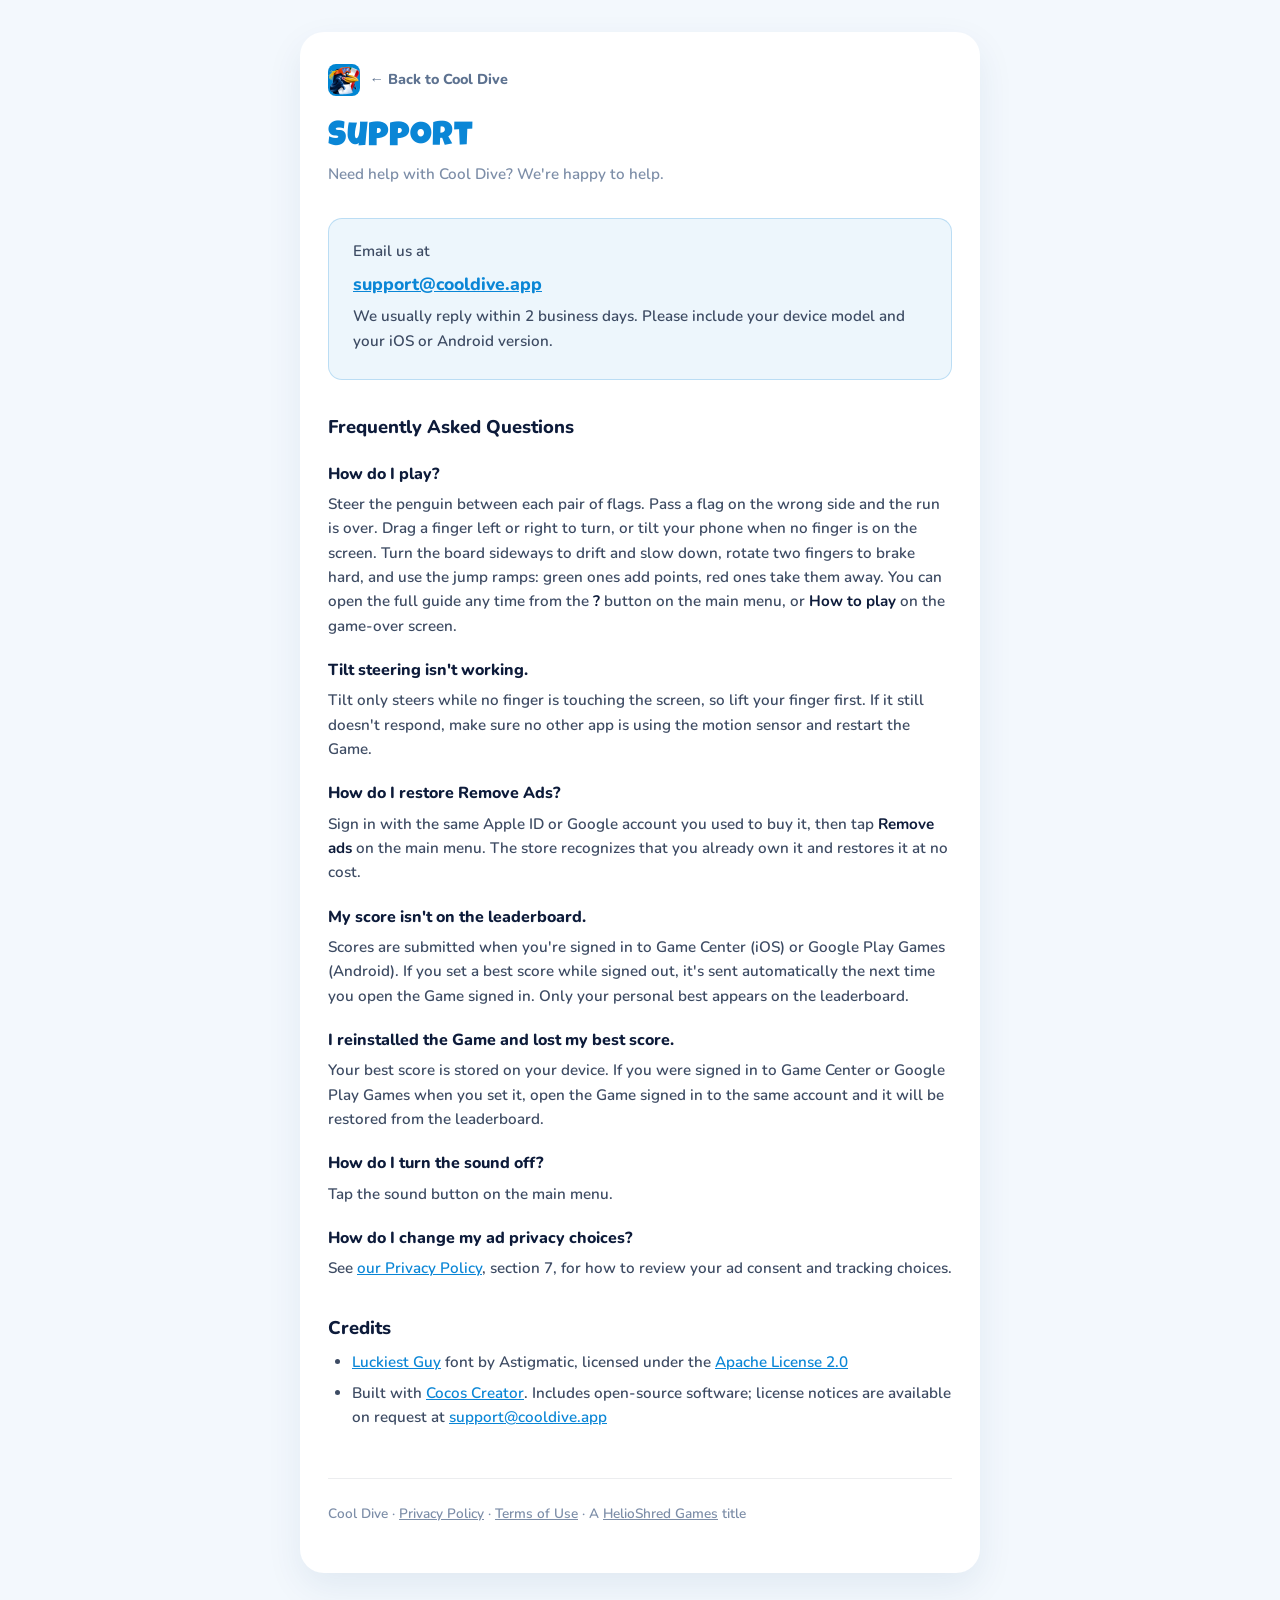
==== support.html @ cf8a67b3 "Initial site Co-Authored-By: Claude Opus 5.5 <noreply@anthropic.com>" ====
<!DOCTYPE html>
<html lang="en">
<head>
  <meta charset="UTF-8">
  <meta name="viewport" content="width=device-width, initial-scale=1.0">
  <title>Support - Cool Dive</title>
  <link rel="icon" type="image/png" href="favicon.png">
  <link rel="preconnect" href="https://fonts.googleapis.com">
  <link rel="preconnect" href="https://fonts.gstatic.com" crossorigin>
  <link href="https://fonts.googleapis.com/css2?family=Luckiest+Guy&family=Nunito:wght@600;800&display=swap" rel="stylesheet">
  <link rel="stylesheet" href="legal.css">
</head>
<body>
  <div class="container">
    <a class="back-link" href="/"><img src="img/icon.png" alt="">&larr; Back to Cool Dive</a>

    <h1>Support</h1>
    <p class="subtitle">Need help with Cool Dive? We're happy to help.</p>

    <div class="contact-box">
      <p>Email us at</p>
      <p class="email"><a href="mailto:support@cooldive.app?subject=Cool%20Dive%20Support">support@cooldive.app</a></p>
      <p>We usually reply within 2 business days. Please include your device model and your iOS or Android version.</p>
    </div>

    <h2>Frequently Asked Questions</h2>
    <div class="faq">
      <h3>How do I play?</h3>
      <p>Steer the penguin between each pair of flags. Pass a flag on the wrong side and the run is over. Drag a finger left or right to turn, or tilt your phone when no finger is on the screen. Turn the board sideways to drift and slow down, rotate two fingers to brake hard, and use the jump ramps: green ones add points, red ones take them away. You can open the full guide any time from the <strong>?</strong> button on the main menu, or <strong>How to play</strong> on the game-over screen.</p>

      <h3>Tilt steering isn't working.</h3>
      <p>Tilt only steers while no finger is touching the screen, so lift your finger first. If it still doesn't respond, make sure no other app is using the motion sensor and restart the Game.</p>

      <h3>How do I restore Remove Ads?</h3>
      <p>Sign in with the same Apple ID or Google account you used to buy it, then tap <strong>Remove ads</strong> on the main menu. The store recognizes that you already own it and restores it at no cost.</p>

      <h3>My score isn't on the leaderboard.</h3>
      <p>Scores are submitted when you're signed in to Game Center (iOS) or Google Play Games (Android). If you set a best score while signed out, it's sent automatically the next time you open the Game signed in. Only your personal best appears on the leaderboard.</p>

      <h3>I reinstalled the Game and lost my best score.</h3>
      <p>Your best score is stored on your device. If you were signed in to Game Center or Google Play Games when you set it, open the Game signed in to the same account and it will be restored from the leaderboard.</p>

      <h3>How do I turn the sound off?</h3>
      <p>Tap the sound button on the main menu.</p>

      <h3>How do I change my ad privacy choices?</h3>
      <p>See <a href="/privacy">our Privacy Policy</a>, section 7, for how to review your ad consent and tracking choices.</p>
    </div>

    <h2>Credits</h2>
    <ul>
      <li><a href="https://fonts.google.com/specimen/Luckiest+Guy">Luckiest Guy</a> font by Astigmatic, licensed under the <a href="https://www.apache.org/licenses/LICENSE-2.0">Apache License 2.0</a></li>
      <li>Built with <a href="https://www.cocos.com/en/creator">Cocos Creator</a>. Includes open-source software; license notices are available on request at <a href="mailto:support@cooldive.app">support@cooldive.app</a></li>
    </ul>

    <p class="footer-note">Cool Dive &middot; <a href="/privacy">Privacy Policy</a> &middot; <a href="/terms">Terms of Use</a> &middot; A <a href="https://helioshred.com">HelioShred Games</a> title</p>
  </div>
</body>
</html>
---- legal.css ----
/* Shared style for privacy, terms and support pages */
* { margin: 0; padding: 0; box-sizing: border-box; }
body {
  font-family: 'Nunito', -apple-system, BlinkMacSystemFont, 'Segoe UI', Roboto, sans-serif;
  background: #f3f8fd;
  color: #0d1b3a;
  min-height: 100vh;
  padding: 2rem 1rem;
  line-height: 1.6;
  -webkit-font-smoothing: antialiased;
}
.container {
  max-width: 680px;
  margin: 0 auto;
  background: #fff;
  border-radius: 24px;
  padding: 2rem 1.75rem 2.25rem;
  box-shadow: 0 14px 36px rgba(10,60,110,.08);
}
.back-link {
  display: inline-flex;
  align-items: center;
  gap: .6rem;
  color: #5d7290;
  text-decoration: none;
  font-weight: 800;
  font-size: 0.9rem;
  margin-bottom: 1.5rem;
}
.back-link img { width: 32px; height: 32px; border-radius: 8px; }
.back-link:hover { color: #0a86d6; }
h1 {
  font-family: 'Luckiest Guy', 'Nunito', sans-serif;
  font-weight: 400;
  font-size: 2.1rem;
  letter-spacing: .02em;
  line-height: 1.1;
  color: #0a86d6;
  margin-bottom: 0.3rem;
}
.subtitle, .effective-date {
  font-size: 0.95rem;
  font-weight: 600;
  color: #7d8ea8;
  margin-bottom: 2rem;
}
h2 {
  font-size: 1.15rem;
  font-weight: 800;
  margin-top: 2rem;
  margin-bottom: 0.5rem;
}
p, li {
  font-size: 0.95rem;
  font-weight: 600;
  color: #3d4b63;
  margin-bottom: 0.8rem;
}
ul { padding-left: 1.5rem; margin-bottom: 0.8rem; }
li { margin-bottom: 0.4rem; }
a { color: #0a86d6; }
a:hover { color: #066aaa; }
strong { color: #0d1b3a; }
.contact-box {
  background: rgba(10,134,214,0.07);
  border: 1px solid rgba(10,134,214,0.22);
  border-radius: 14px;
  padding: 1.25rem 1.5rem;
  margin-bottom: 1rem;
}
.contact-box p { margin-bottom: 0.4rem; }
.contact-box .email { font-size: 1.1rem; font-weight: 800; word-break: break-all; }
.faq h3 {
  font-size: 1rem;
  font-weight: 800;
  color: #0d1b3a;
  margin-top: 1.25rem;
  margin-bottom: 0.3rem;
}
.footer-note {
  margin-top: 3rem;
  padding-top: 1.5rem;
  border-top: 1px solid rgba(13,27,58,0.08);
  font-size: 0.85rem;
  color: #7d8ea8;
}
.footer-note a { color: #7d8ea8; }
@media (max-width: 520px) {
  body { padding: 0; background: #fff; }
  .container { border-radius: 0; box-shadow: none; padding: 1.5rem 1rem 2rem; }
}
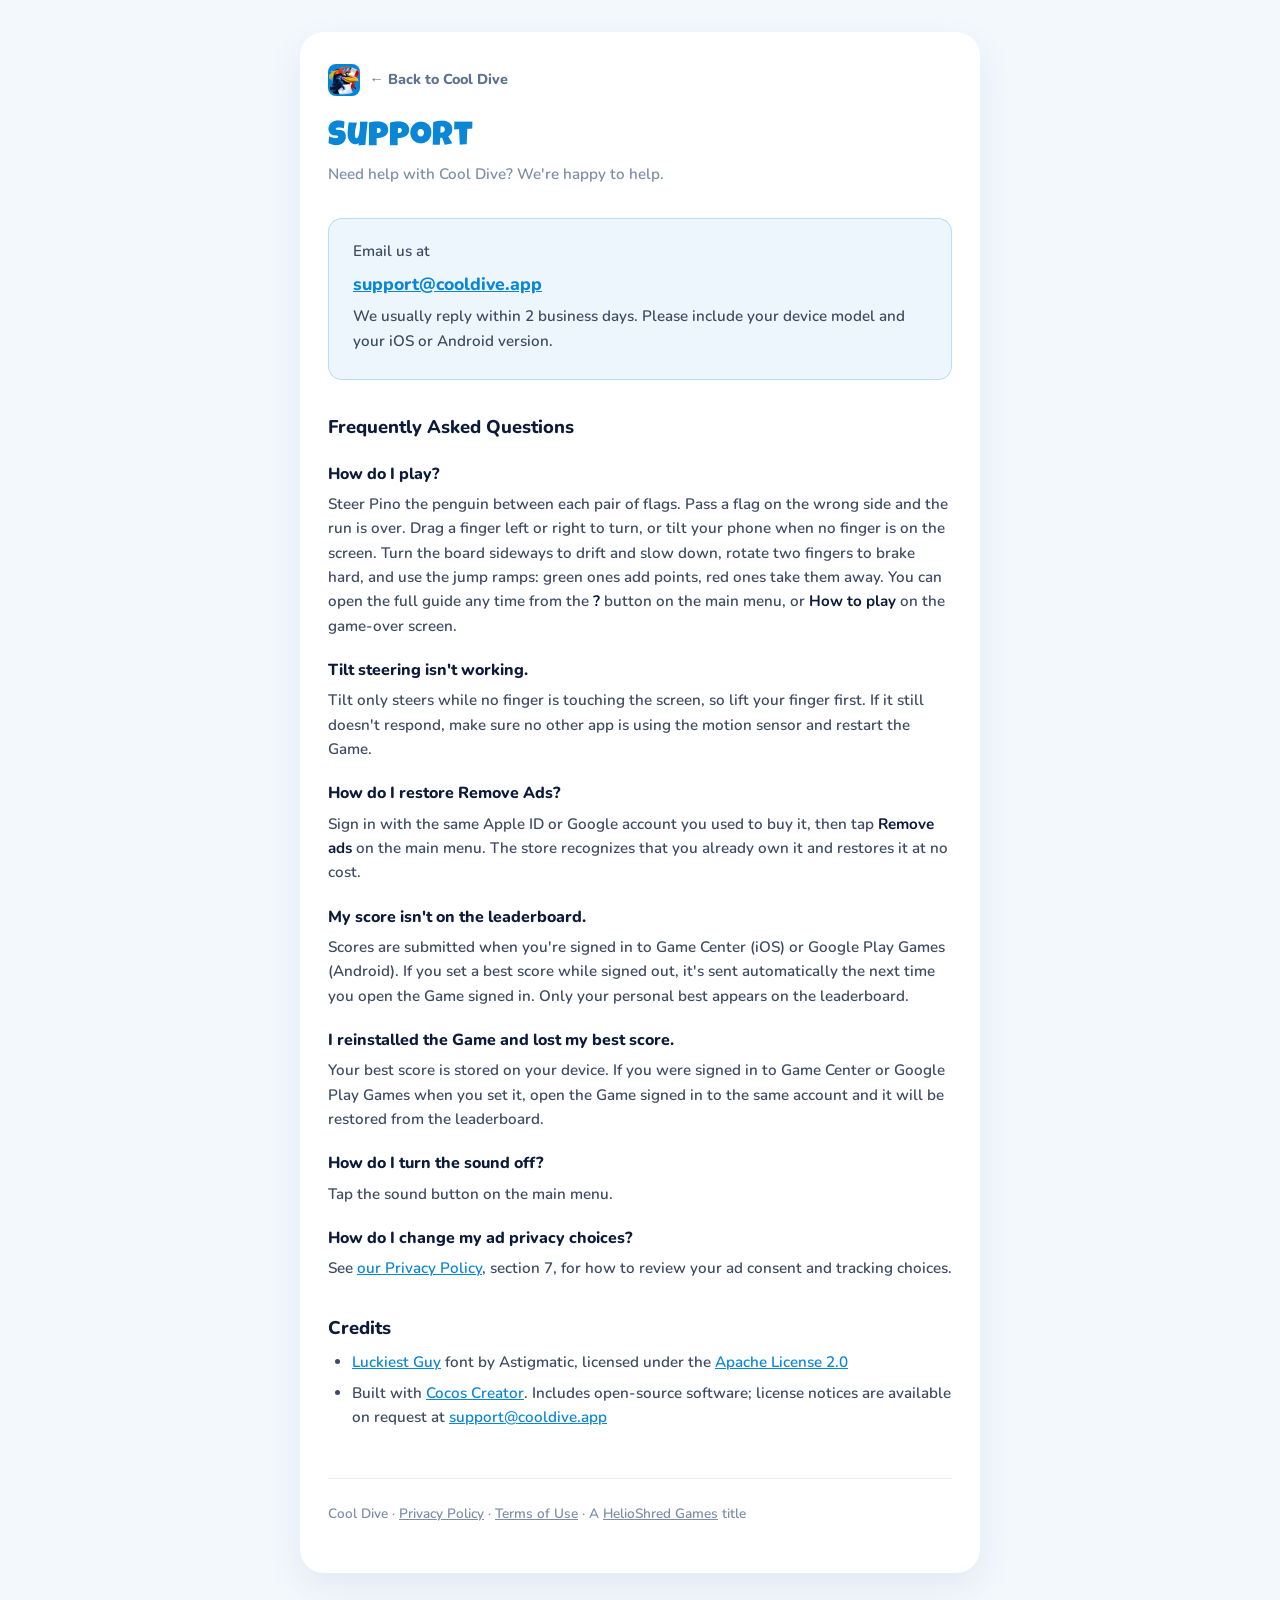
==== commit 196cf65b: "mvp" ====
--- a/support.html
+++ b/support.html
@@ -26,7 +26,7 @@
     <h2>Frequently Asked Questions</h2>
     <div class="faq">
       <h3>How do I play?</h3>
-      <p>Steer the penguin between each pair of flags. Pass a flag on the wrong side and the run is over. Drag a finger left or right to turn, or tilt your phone when no finger is on the screen. Turn the board sideways to drift and slow down, rotate two fingers to brake hard, and use the jump ramps: green ones add points, red ones take them away. You can open the full guide any time from the <strong>?</strong> button on the main menu, or <strong>How to play</strong> on the game-over screen.</p>
+      <p>Steer Pino the penguin between each pair of flags. Pass a flag on the wrong side and the run is over. Drag a finger left or right to turn, or tilt your phone when no finger is on the screen. Turn the board sideways to drift and slow down, rotate two fingers to brake hard, and use the jump ramps: green ones add points, red ones take them away. You can open the full guide any time from the <strong>?</strong> button on the main menu, or <strong>How to play</strong> on the game-over screen.</p>
 
       <h3>Tilt steering isn't working.</h3>
       <p>Tilt only steers while no finger is touching the screen, so lift your finger first. If it still doesn't respond, make sure no other app is using the motion sensor and restart the Game.</p>
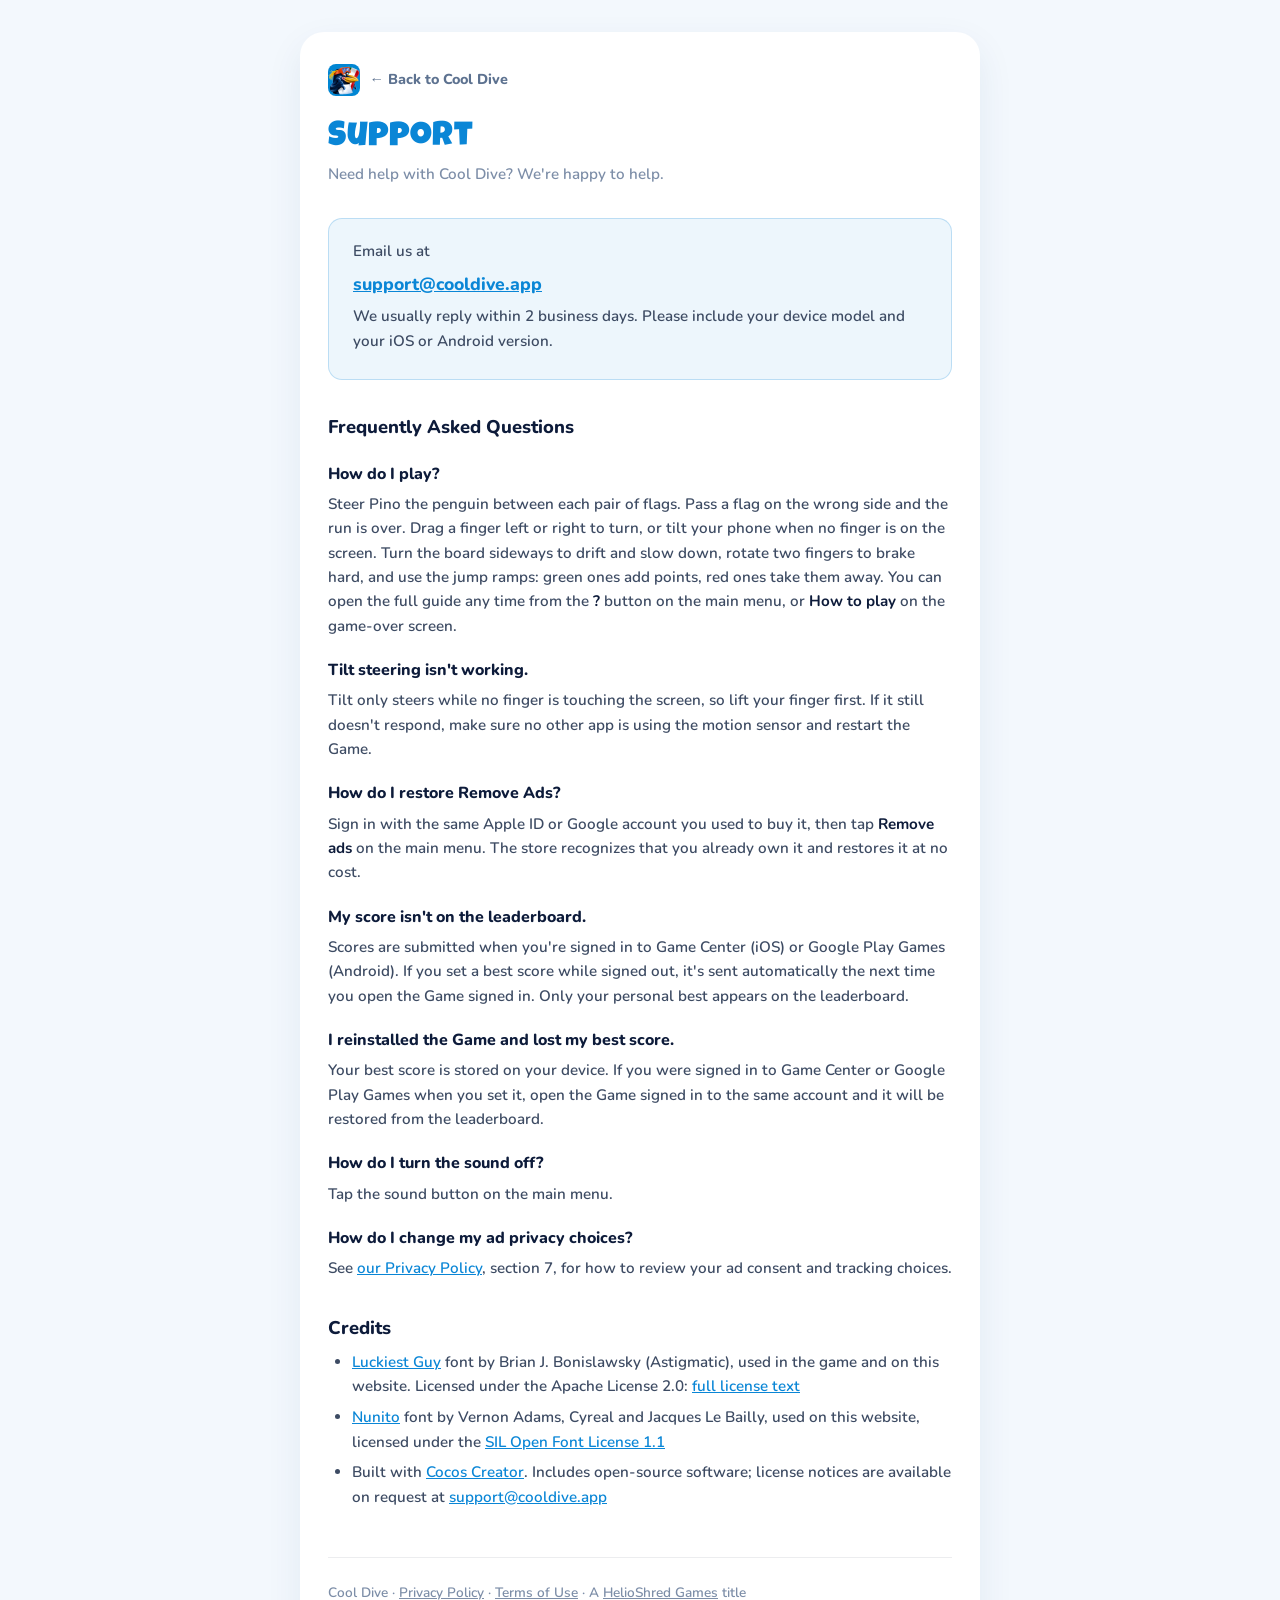
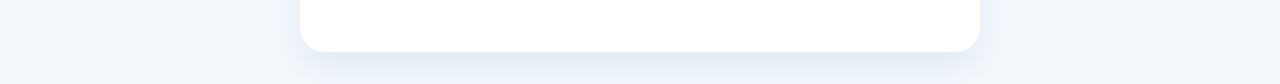
==== commit 7d599f0e: "apache license" ====
--- a/support.html
+++ b/support.html
@@ -49,7 +49,8 @@
 
     <h2>Credits</h2>
     <ul>
-      <li><a href="https://fonts.google.com/specimen/Luckiest+Guy">Luckiest Guy</a> font by Astigmatic, licensed under the <a href="https://www.apache.org/licenses/LICENSE-2.0">Apache License 2.0</a></li>
+      <li><a href="https://fonts.google.com/specimen/Luckiest+Guy">Luckiest Guy</a> font by Brian J. Bonislawsky (Astigmatic), used in the game and on this website. Licensed under the Apache License 2.0: <a href="/licenses/LuckiestGuy-LICENSE.txt">full license text</a></li>
+      <li><a href="https://fonts.google.com/specimen/Nunito">Nunito</a> font by Vernon Adams, Cyreal and Jacques Le Bailly, used on this website, licensed under the <a href="https://openfontlicense.org">SIL Open Font License 1.1</a></li>
       <li>Built with <a href="https://www.cocos.com/en/creator">Cocos Creator</a>. Includes open-source software; license notices are available on request at <a href="mailto:support@cooldive.app">support@cooldive.app</a></li>
     </ul>
 
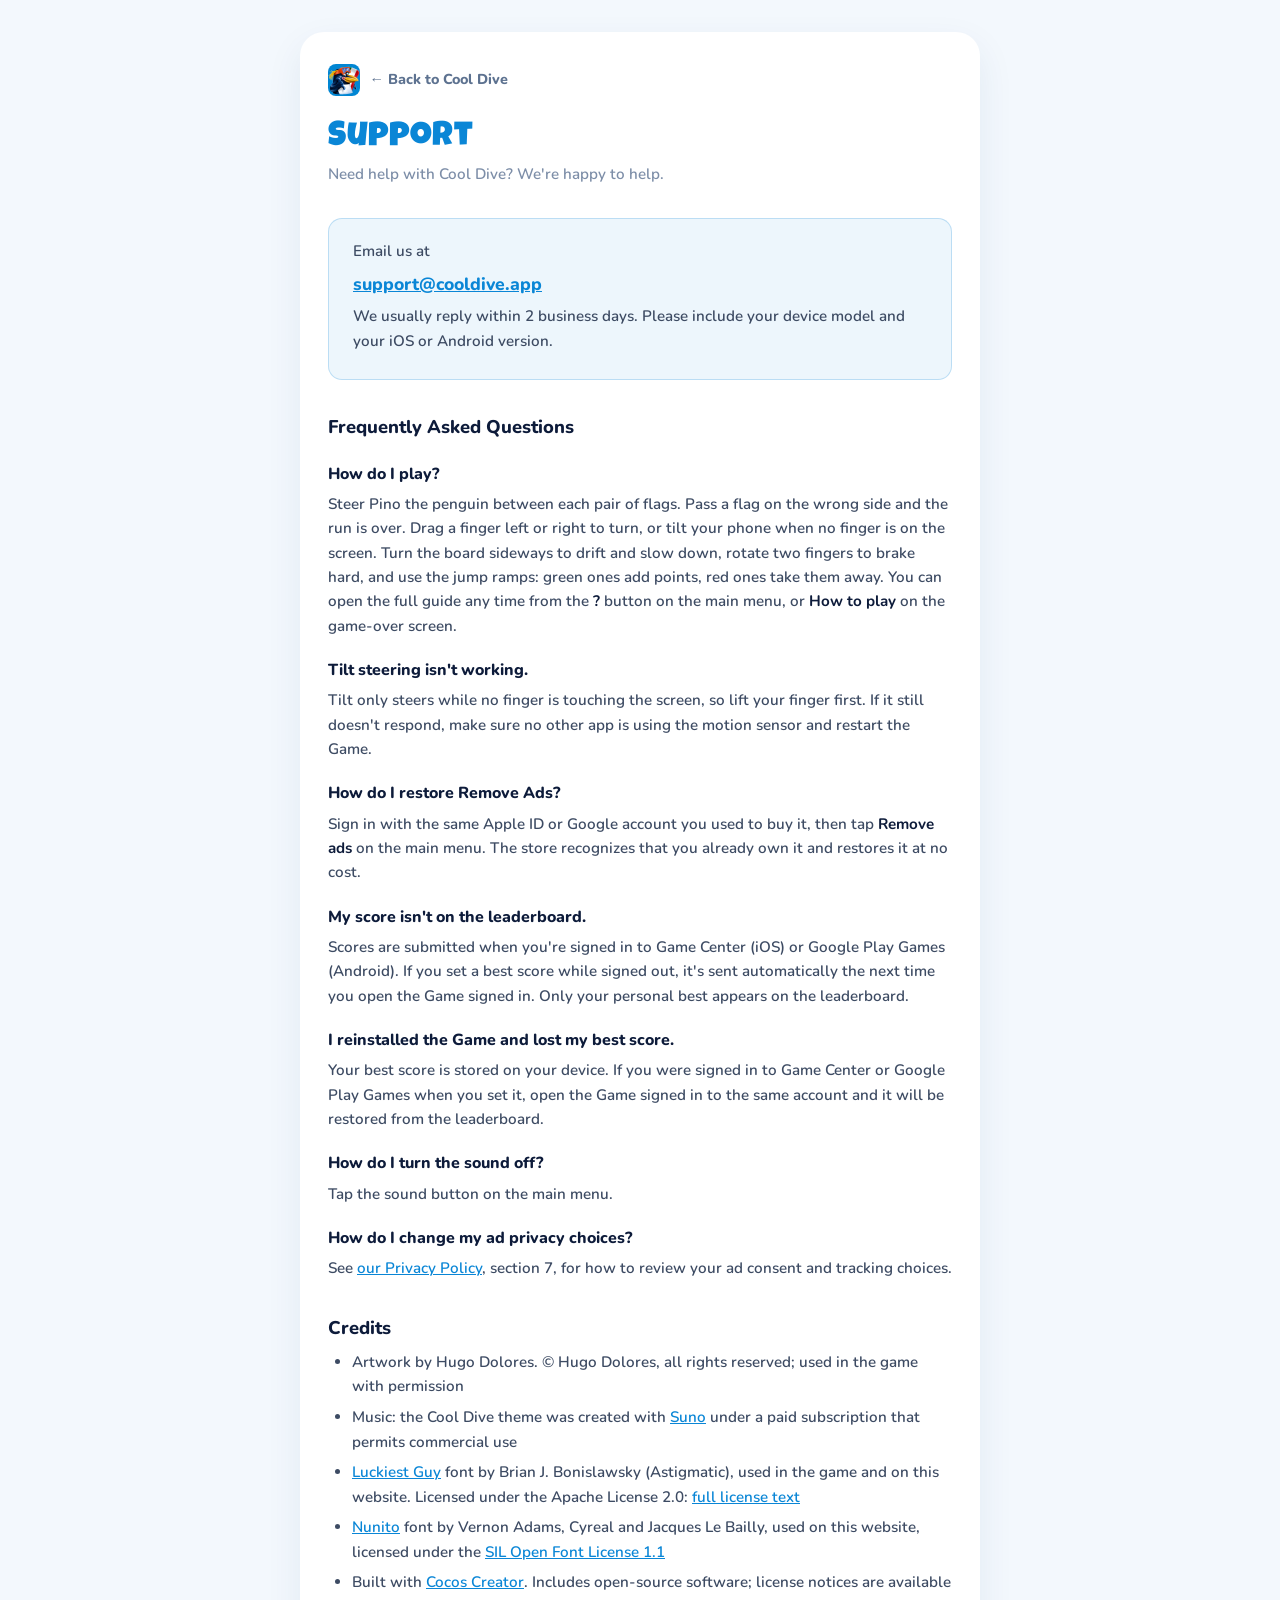
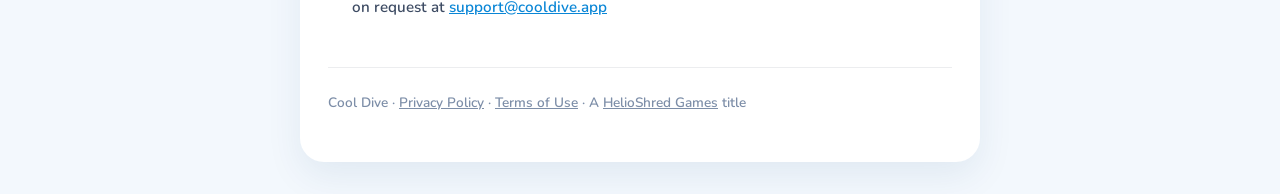
==== commit be21930d: "add credits" ====
--- a/support.html
+++ b/support.html
@@ -47,8 +47,10 @@
       <p>See <a href="/privacy">our Privacy Policy</a>, section 7, for how to review your ad consent and tracking choices.</p>
     </div>
 
-    <h2>Credits</h2>
+    <h2 id="credits">Credits</h2>
     <ul>
+      <li>Artwork by Hugo Dolores. &copy; Hugo Dolores, all rights reserved; used in the game with permission</li>
+      <li>Music: the Cool Dive theme was created with <a href="https://suno.com">Suno</a> under a paid subscription that permits commercial use</li>
       <li><a href="https://fonts.google.com/specimen/Luckiest+Guy">Luckiest Guy</a> font by Brian J. Bonislawsky (Astigmatic), used in the game and on this website. Licensed under the Apache License 2.0: <a href="/licenses/LuckiestGuy-LICENSE.txt">full license text</a></li>
       <li><a href="https://fonts.google.com/specimen/Nunito">Nunito</a> font by Vernon Adams, Cyreal and Jacques Le Bailly, used on this website, licensed under the <a href="https://openfontlicense.org">SIL Open Font License 1.1</a></li>
       <li>Built with <a href="https://www.cocos.com/en/creator">Cocos Creator</a>. Includes open-source software; license notices are available on request at <a href="mailto:support@cooldive.app">support@cooldive.app</a></li>
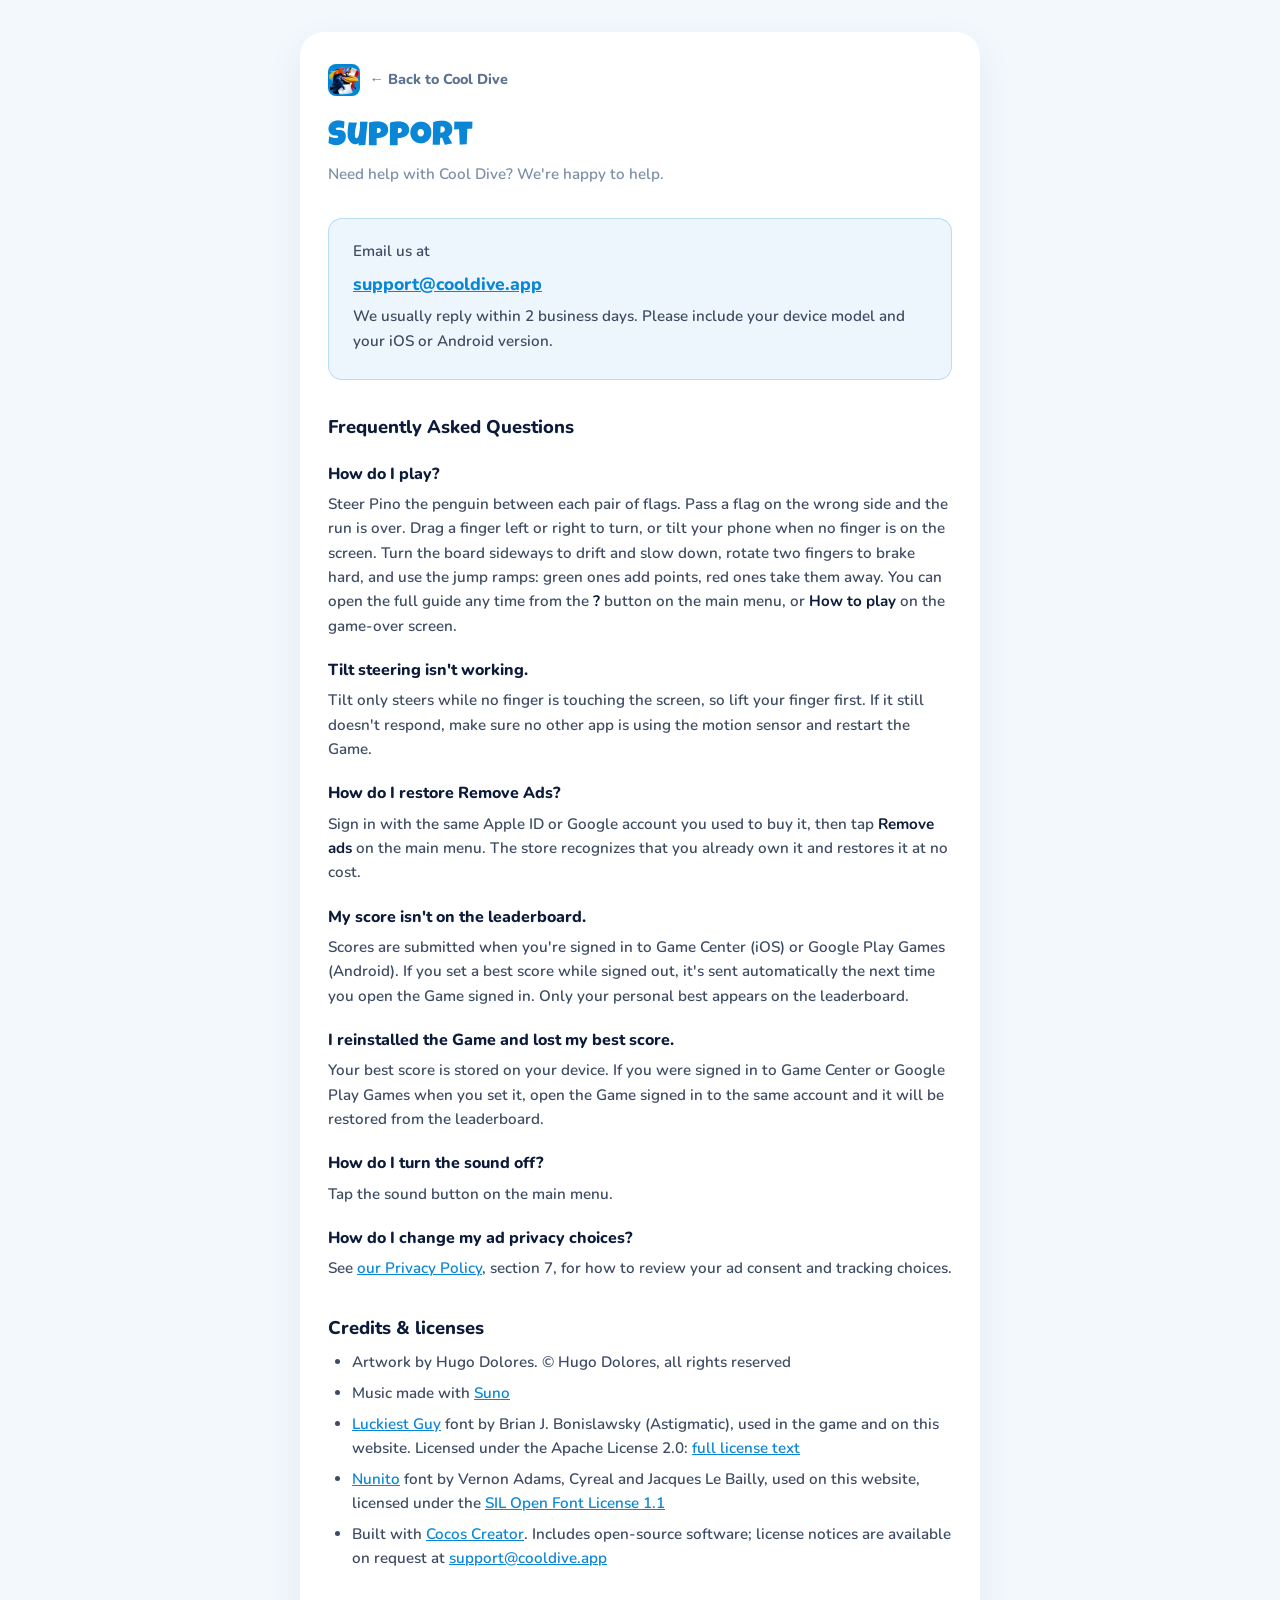
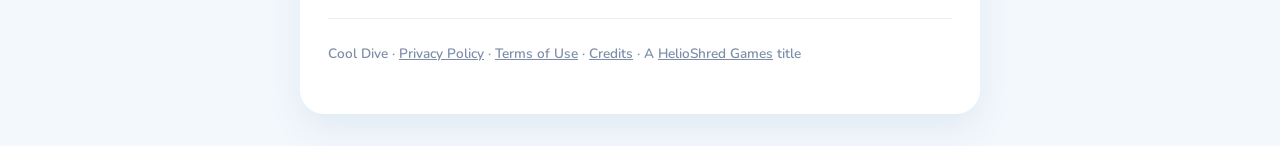
==== commit 13edba2c: "tune support and credits" ====
--- a/support.html
+++ b/support.html
@@ -47,16 +47,16 @@
       <p>See <a href="/privacy">our Privacy Policy</a>, section 7, for how to review your ad consent and tracking choices.</p>
     </div>
 
-    <h2 id="credits">Credits</h2>
+    <h2 id="credits">Credits &amp; licenses</h2>
     <ul>
-      <li>Artwork by Hugo Dolores. &copy; Hugo Dolores, all rights reserved; used in the game with permission</li>
-      <li>Music: the Cool Dive theme was created with <a href="https://suno.com">Suno</a> under a paid subscription that permits commercial use</li>
+      <li>Artwork by Hugo Dolores. &copy; Hugo Dolores, all rights reserved</li>
+      <li>Music made with <a href="https://suno.com">Suno</a></li>
       <li><a href="https://fonts.google.com/specimen/Luckiest+Guy">Luckiest Guy</a> font by Brian J. Bonislawsky (Astigmatic), used in the game and on this website. Licensed under the Apache License 2.0: <a href="/licenses/LuckiestGuy-LICENSE.txt">full license text</a></li>
       <li><a href="https://fonts.google.com/specimen/Nunito">Nunito</a> font by Vernon Adams, Cyreal and Jacques Le Bailly, used on this website, licensed under the <a href="https://openfontlicense.org">SIL Open Font License 1.1</a></li>
       <li>Built with <a href="https://www.cocos.com/en/creator">Cocos Creator</a>. Includes open-source software; license notices are available on request at <a href="mailto:support@cooldive.app">support@cooldive.app</a></li>
     </ul>
 
-    <p class="footer-note">Cool Dive &middot; <a href="/privacy">Privacy Policy</a> &middot; <a href="/terms">Terms of Use</a> &middot; A <a href="https://helioshred.com">HelioShred Games</a> title</p>
+    <p class="footer-note">Cool Dive &middot; <a href="/privacy">Privacy Policy</a> &middot; <a href="/terms">Terms of Use</a> &middot; <a href="#credits">Credits</a> &middot; A <a href="https://helioshred.com">HelioShred Games</a> title</p>
   </div>
 </body>
 </html>
